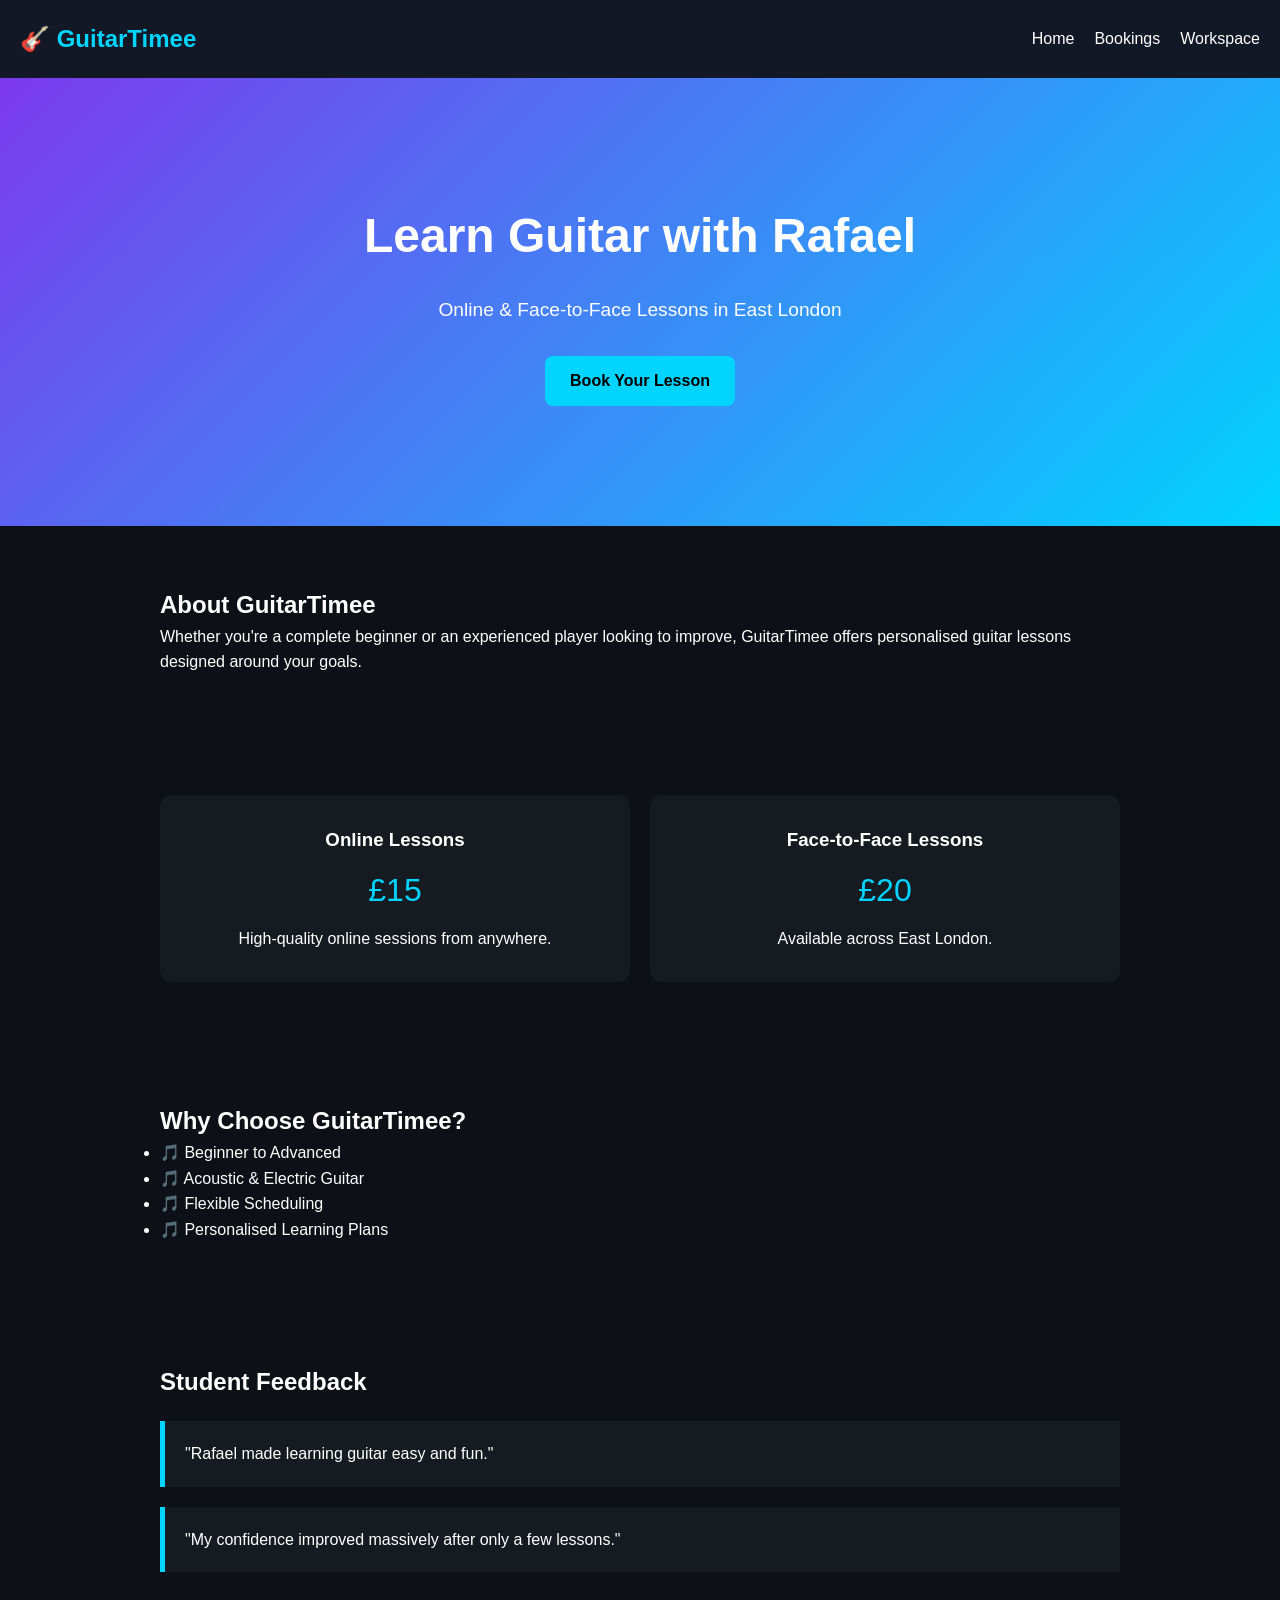
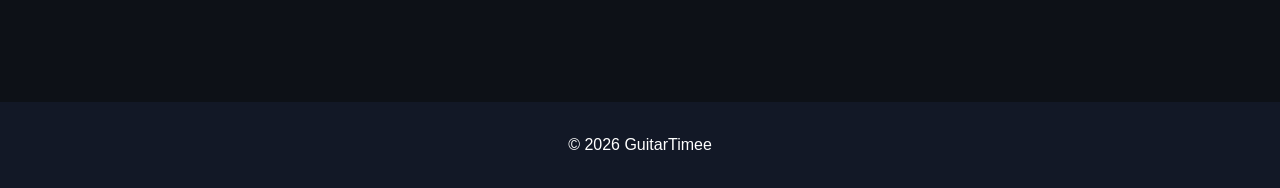
==== index.html @ a612c754 "Add files via upload" ====
<!DOCTYPE html>
<html lang="en">
<head>
<meta charset="UTF-8">
<meta name="viewport" content="width=device-width, initial-scale=1.0">
<title>GuitarTimee | Learn Guitar with Rafael</title>
<link rel="stylesheet" href="style.css">
</head>
<body>

<nav>
    <div class="logo">🎸 GuitarTimee</div>
    <ul>
        <li><a href="index.html">Home</a></li>
        <li><a href="bookings.html">Bookings</a></li>
        <li><a href="workspace.html">Workspace</a></li>
    </ul>
</nav>

<header class="hero">
    <h1>Learn Guitar with Rafael</h1>
    <p>Online & Face-to-Face Lessons in East London</p>
    <a href="bookings.html" class="btn">Book Your Lesson</a>
</header>

<section>
    <h2>About GuitarTimee</h2>
    <p>
        Whether you're a complete beginner or an experienced player looking
        to improve, GuitarTimee offers personalised guitar lessons designed
        around your goals.
    </p>
</section>

<section class="pricing">
    <div class="card">
        <h3>Online Lessons</h3>
        <p class="price">£15</p>
        <p>High-quality online sessions from anywhere.</p>
    </div>

    <div class="card">
        <h3>Face-to-Face Lessons</h3>
        <p class="price">£20</p>
        <p>Available across East London.</p>
    </div>
</section>

<section>
    <h2>Why Choose GuitarTimee?</h2>
    <ul>
        <li>🎵 Beginner to Advanced</li>
        <li>🎵 Acoustic & Electric Guitar</li>
        <li>🎵 Flexible Scheduling</li>
        <li>🎵 Personalised Learning Plans</li>
    </ul>
</section>

<section>
    <h2>Student Feedback</h2>
    <blockquote>
        "Rafael made learning guitar easy and fun."
    </blockquote>

    <blockquote>
        "My confidence improved massively after only a few lessons."
    </blockquote>
</section>

<footer>
    <p>© 2026 GuitarTimee</p>
</footer>

</body>
</html>
---- style.css ----
*{
margin:0;
padding:0;
box-sizing:border-box;
font-family:Arial,sans-serif;
}

body{
background:#0d1117;
color:white;
line-height:1.6;
}

nav{
display:flex;
justify-content:space-between;
align-items:center;
padding:20px;
background:#121826;
}

.logo{
font-size:1.5rem;
font-weight:bold;
color:#00d4ff;
}

nav ul{
display:flex;
gap:20px;
list-style:none;
}

nav a{
color:white;
text-decoration:none;
}

.hero{
text-align:center;
padding:120px 20px;
background:linear-gradient(
135deg,
#7c3aed,
#00d4ff
);
}

.hero h1{
font-size:3rem;
margin-bottom:20px;
}

.hero p{
font-size:1.2rem;
margin-bottom:30px;
}

.btn{
background:#00d4ff;
color:black;
padding:12px 25px;
border-radius:8px;
text-decoration:none;
font-weight:bold;
display:inline-block;
cursor:pointer;
border:none;
}

section{
padding:60px 20px;
max-width:1000px;
margin:auto;
}

.pricing{
display:flex;
gap:20px;
flex-wrap:wrap;
}

.card{
flex:1;
background:#161b22;
padding:30px;
border-radius:12px;
text-align:center;
}

.price{
font-size:2rem;
color:#00d4ff;
margin:10px 0;
}

blockquote{
background:#161b22;
padding:20px;
margin:20px 0;
border-left:5px solid #00d4ff;
}

.booking-page form{
display:flex;
flex-direction:column;
gap:15px;
}

input,
textarea,
select{
padding:15px;
border:none;
border-radius:8px;
font-size:1rem;
}

textarea{
height:150px;
}

.workspace-container{
padding:20px;
}

footer{
text-align:center;
padding:30px;
background:#121826;
margin-top:50px;
}

@media(max-width:768px){

.hero h1{
font-size:2rem;
}

.pricing{
flex-direction:column;
}

nav{
flex-direction:column;
gap:10px;
}

}
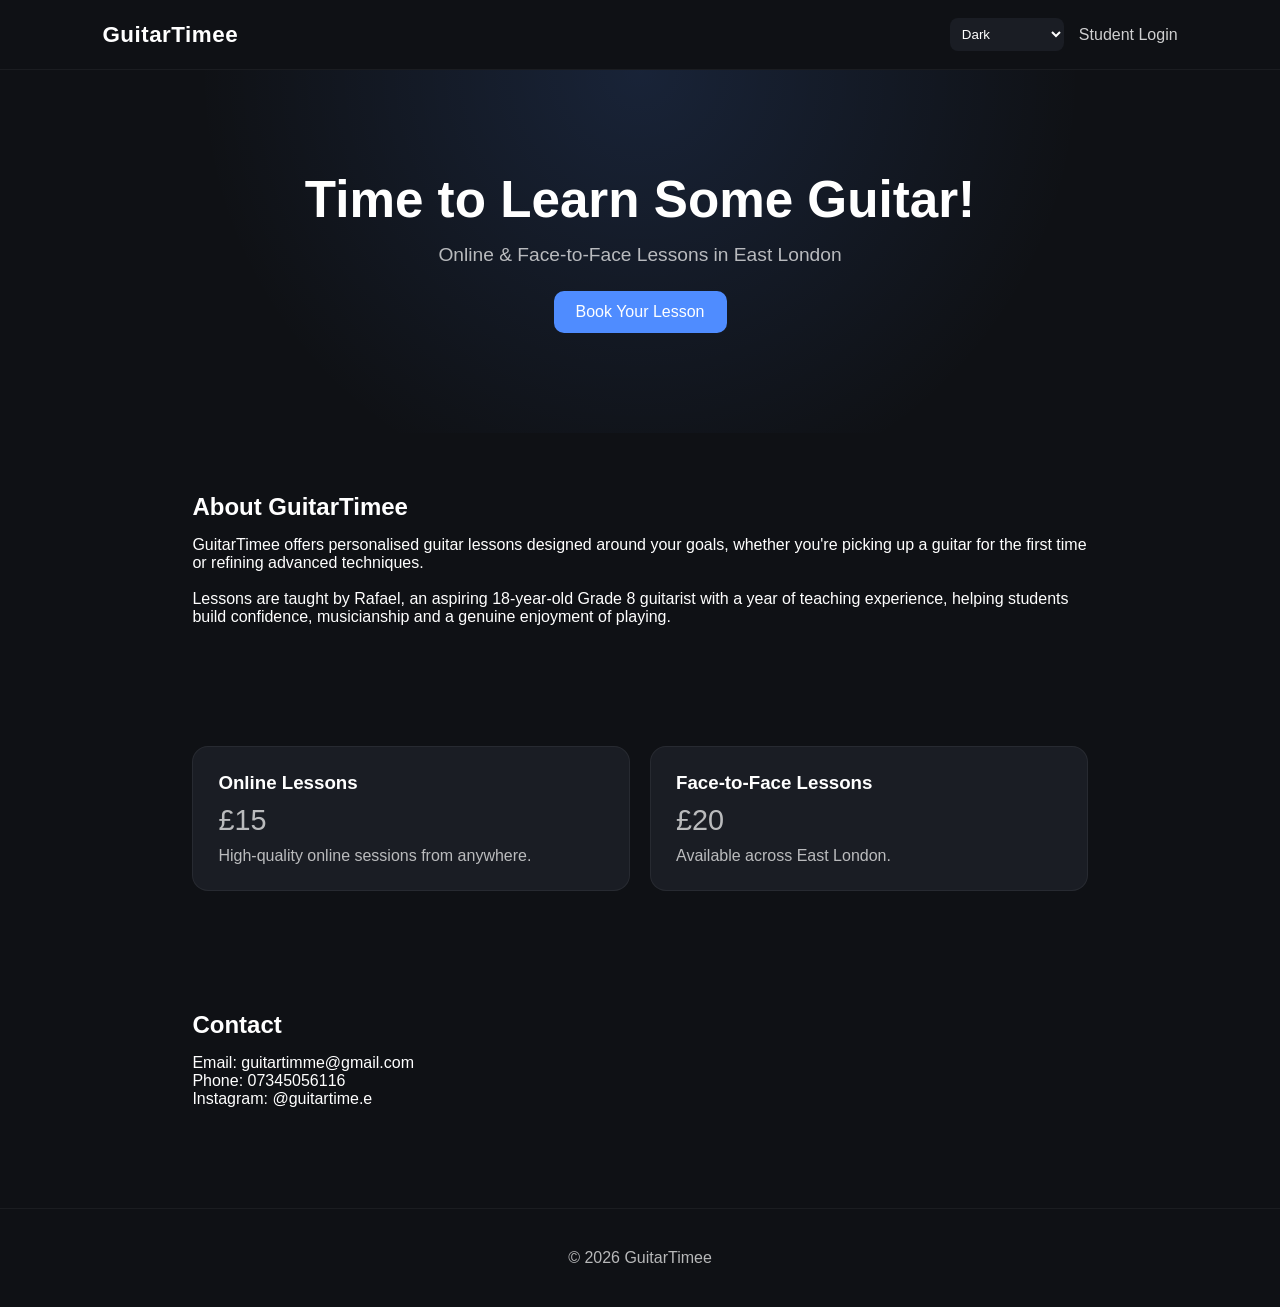
==== commit c91af2f9: "Add files via upload" ====
--- a/index.html
+++ b/index.html
@@ -1,38 +1,62 @@
 <!DOCTYPE html>
 <html lang="en">
 <head>
-<meta charset="UTF-8">
-<meta name="viewport" content="width=device-width, initial-scale=1.0">
-<title>GuitarTimee | Learn Guitar with Rafael</title>
-<link rel="stylesheet" href="style.css">
+    <meta charset="UTF-8">
+    <meta name="viewport" content="width=device-width, initial-scale=1.0">
+    <title>GuitarTimee | Time to Learn Some Guitar!</title>
+    <link rel="stylesheet" href="style.css">
 </head>
-<body>
+
+<body class="dark-theme">
 
 <nav>
-    <div class="logo">🎸 GuitarTimee</div>
-    <ul>
-        <li><a href="index.html">Home</a></li>
-        <li><a href="bookings.html">Bookings</a></li>
-        <li><a href="workspace.html">Workspace</a></li>
-    </ul>
+    <div class="logo">GuitarTimee</div>
+
+    <div class="nav-right">
+        <select id="themeSelector" onchange="setTheme(this.value)">
+            <option value="dark">Dark</option>
+            <option value="light">Light</option>
+            <option value="cool">Cool Colours</option>
+        </select>
+
+        <a href="#" class="student-login">Student Login</a>
+    </div>
 </nav>
 
 <header class="hero">
-    <h1>Learn Guitar with Rafael</h1>
-    <p>Online & Face-to-Face Lessons in East London</p>
-    <a href="bookings.html" class="btn">Book Your Lesson</a>
+    <div class="hero-content">
+        <h1>Time to Learn Some Guitar!</h1>
+
+        <p>
+            Online & Face-to-Face Lessons in East London
+        </p>
+
+        <a href="bookings.html" class="btn">
+            Book Your Lesson
+        </a>
+    </div>
 </header>
 
 <section>
     <h2>About GuitarTimee</h2>
+
     <p>
-        Whether you're a complete beginner or an experienced player looking
-        to improve, GuitarTimee offers personalised guitar lessons designed
-        around your goals.
+        GuitarTimee offers personalised guitar lessons designed around your goals,
+        whether you're picking up a guitar for the first time or refining advanced
+        techniques.
+    </p>
+
+    <br>
+
+    <p>
+        Lessons are taught by Rafael, an aspiring 18-year-old Grade 8 guitarist
+        with a year of teaching experience, helping students build confidence,
+        musicianship and a genuine enjoyment of playing.
     </p>
 </section>
 
 <section class="pricing">
+
     <div class="card">
         <h3>Online Lessons</h3>
         <p class="price">£15</p>
@@ -44,32 +68,26 @@
         <p class="price">£20</p>
         <p>Available across East London.</p>
     </div>
+
 </section>
 
 <section>
-    <h2>Why Choose GuitarTimee?</h2>
-    <ul>
-        <li>🎵 Beginner to Advanced</li>
-        <li>🎵 Acoustic & Electric Guitar</li>
-        <li>🎵 Flexible Scheduling</li>
-        <li>🎵 Personalised Learning Plans</li>
-    </ul>
-</section>
 
-<section>
-    <h2>Student Feedback</h2>
-    <blockquote>
-        "Rafael made learning guitar easy and fun."
-    </blockquote>
+    <h2>Contact</h2>
 
-    <blockquote>
-        "My confidence improved massively after only a few lessons."
-    </blockquote>
+    <p>Email: guitartimme@gmail.com</p>
+
+    <p>Phone: 07345056116</p>
+
+    <p>Instagram: @guitartime.e</p>
+
 </section>
 
 <footer>
     <p>© 2026 GuitarTimee</p>
 </footer>
 
+<script src="script.js"></script>
+
 </body>
 </html>
--- a/style.css
+++ b/style.css
@@ -1,149 +1,210 @@
-*{
-margin:0;
-padding:0;
-box-sizing:border-box;
-font-family:Arial,sans-serif;
-}
-
-body{
-background:#0d1117;
-color:white;
-line-height:1.6;
-}
-
-nav{
-display:flex;
-justify-content:space-between;
-align-items:center;
-padding:20px;
-background:#121826;
-}
-
-.logo{
-font-size:1.5rem;
-font-weight:bold;
-color:#00d4ff;
-}
-
-nav ul{
-display:flex;
-gap:20px;
-list-style:none;
-}
-
-nav a{
-color:white;
-text-decoration:none;
-}
-
-.hero{
-text-align:center;
-padding:120px 20px;
-background:linear-gradient(
-135deg,
-#7c3aed,
-#00d4ff
-);
-}
-
-.hero h1{
-font-size:3rem;
-margin-bottom:20px;
-}
-
-.hero p{
-font-size:1.2rem;
-margin-bottom:30px;
-}
-
-.btn{
-background:#00d4ff;
-color:black;
-padding:12px 25px;
-border-radius:8px;
-text-decoration:none;
-font-weight:bold;
-display:inline-block;
-cursor:pointer;
-border:none;
-}
-
-section{
-padding:60px 20px;
-max-width:1000px;
-margin:auto;
-}
-
-.pricing{
-display:flex;
-gap:20px;
-flex-wrap:wrap;
-}
-
-.card{
-flex:1;
-background:#161b22;
-padding:30px;
-border-radius:12px;
-text-align:center;
-}
-
-.price{
-font-size:2rem;
-color:#00d4ff;
-margin:10px 0;
-}
-
-blockquote{
-background:#161b22;
-padding:20px;
-margin:20px 0;
-border-left:5px solid #00d4ff;
-}
-
-.booking-page form{
-display:flex;
-flex-direction:column;
-gap:15px;
-}
-
-input,
-textarea,
-select{
-padding:15px;
-border:none;
-border-radius:8px;
-font-size:1rem;
-}
-
-textarea{
-height:150px;
-}
-
-.workspace-container{
-padding:20px;
-}
-
-footer{
-text-align:center;
-padding:30px;
-background:#121826;
-margin-top:50px;
-}
-
-@media(max-width:768px){
-
-.hero h1{
-font-size:2rem;
-}
-
-.pricing{
-flex-direction:column;
-}
-
-nav{
-flex-direction:column;
-gap:10px;
-}
-
-}
+:root {
+    --bg: #0f1115;
+    --card: #1a1d24;
+    --text: #ffffff;
+    --muted: rgba(255,255,255,0.7);
+    --accent: #4f8cff;
+}
+
+/* THEME: DARK */
+.dark-theme {
+    --bg: #0f1115;
+    --card: #1a1d24;
+    --text: #ffffff;
+    --muted: rgba(255,255,255,0.7);
+    --accent: #4f8cff;
+}
+
+/* THEME: LIGHT */
+.light-theme {
+    --bg: #f5f6f8;
+    --card: #ffffff;
+    --text: #111111;
+    --muted: rgba(0,0,0,0.6);
+    --accent: #2563eb;
+}
+
+/* THEME: COOL (purple + black + dark green) */
+.cool-theme {
+    --bg: #07070a;
+    --card: #14101f;
+    --text: #f2f2f2;
+    --muted: rgba(242,242,242,0.65);
+    --accent: #2ecc71;
+}
+
+* {
+    margin: 0;
+    padding: 0;
+    box-sizing: border-box;
+    font-family: "Segoe UI", Arial, sans-serif;
+}
+
+body {
+    background: var(--bg);
+    color: var(--text);
+    transition: 0.3s ease;
+}
+
+/* NAVIGATION */
+nav {
+    display: flex;
+    justify-content: space-between;
+    align-items: center;
+    padding: 18px 8%;
+    border-bottom: 1px solid rgba(255,255,255,0.05);
+}
+
+.logo {
+    font-size: 1.4rem;
+    font-weight: 700;
+    letter-spacing: 0.5px;
+}
+
+.nav-right {
+    display: flex;
+    align-items: center;
+    gap: 15px;
+}
+
+nav a {
+    color: var(--text);
+    text-decoration: none;
+    opacity: 0.8;
+}
+
+nav a:hover {
+    opacity: 1;
+}
+
+/* THEME SELECTOR */
+#themeSelector {
+    padding: 8px;
+    border-radius: 8px;
+    border: none;
+    background: var(--card);
+    color: var(--text);
+}
+
+/* HERO */
+.hero {
+    padding: 100px 8%;
+    text-align: center;
+    background: radial-gradient(circle at top, rgba(79,140,255,0.15), transparent 60%);
+}
+
+.hero h1 {
+    font-size: 3.2rem;
+    margin-bottom: 15px;
+}
+
+.hero p {
+    font-size: 1.2rem;
+    color: var(--muted);
+    margin-bottom: 25px;
+}
+
+/* BUTTON */
+.btn {
+    display: inline-block;
+    padding: 12px 22px;
+    background: var(--accent);
+    color: #fff;
+    border: none;
+    border-radius: 10px;
+    text-decoration: none;
+    cursor: pointer;
+    transition: 0.2s;
+}
+
+.btn:hover {
+    transform: translateY(-2px);
+    opacity: 0.9;
+}
+
+/* SECTIONS */
+section {
+    padding: 60px 8%;
+    max-width: 1100px;
+    margin: auto;
+}
+
+section h1, section h2 {
+    margin-bottom: 15px;
+}
+
+/* CARDS */
+.pricing {
+    display: flex;
+    gap: 20px;
+    flex-wrap: wrap;
+}
+
+.card {
+    flex: 1;
+    min-width: 250px;
+    background: var(--card);
+    padding: 25px;
+    border-radius: 16px;
+    border: 1px solid rgba(255,255,255,0.06);
+}
+
+.card h3 {
+    margin-bottom: 10px;
+}
+
+.card p {
+    color: var(--muted);
+}
+
+.price {
+    font-size: 1.8rem;
+    color: var(--accent);
+    margin: 10px 0;
+}
+
+/* FORM */
+form {
+    display: flex;
+    flex-direction: column;
+    gap: 12px;
+}
+
+input, textarea, select {
+    padding: 12px;
+    border-radius: 10px;
+    border: none;
+    background: var(--card);
+    color: var(--text);
+    outline: none;
+}
+
+textarea {
+    min-height: 120px;
+    resize: vertical;
+}
+
+/* FOOTER */
+footer {
+    text-align: center;
+    padding: 40px;
+    color: var(--muted);
+    border-top: 1px solid rgba(255,255,255,0.05);
+    margin-top: 40px;
+}
+
+/* RESPONSIVE */
+@media (max-width: 768px) {
+    .hero h1 {
+        font-size: 2.2rem;
+    }
+
+    nav {
+        flex-direction: column;
+        gap: 10px;
+    }
+
+    .pricing {
+        flex-direction: column;
+    }
+}
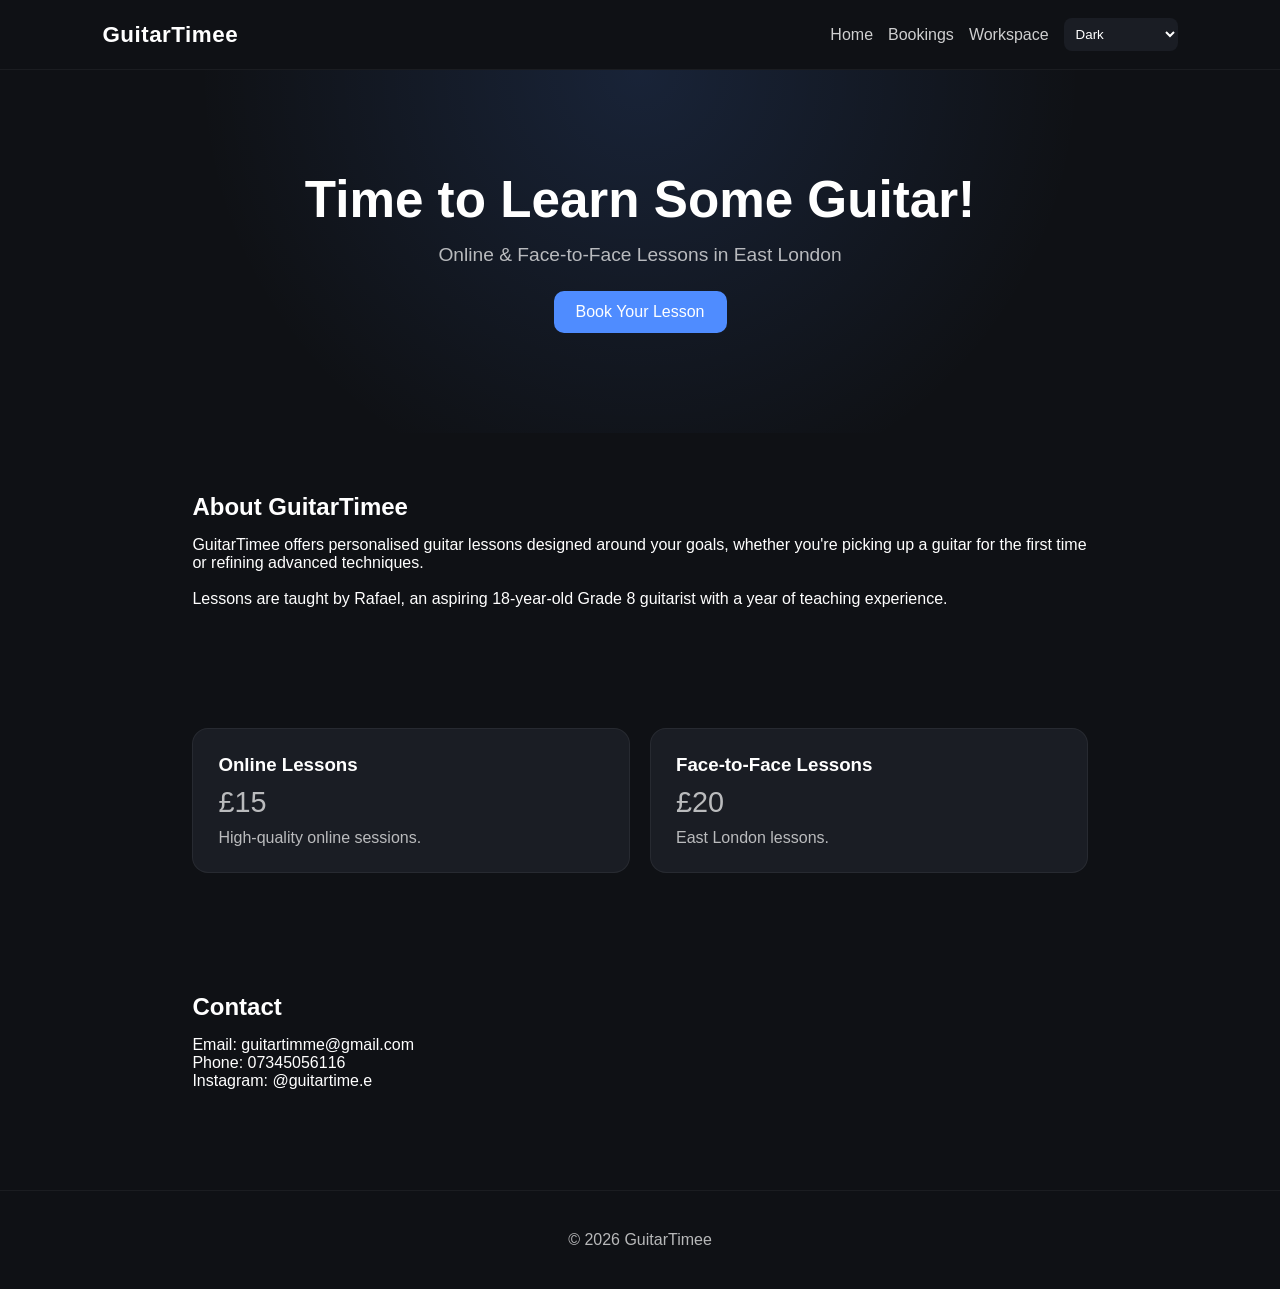
==== commit c72d9e18: "Update index.html" ====
--- a/index.html
+++ b/index.html
@@ -1,10 +1,10 @@
 <!DOCTYPE html>
 <html lang="en">
 <head>
-    <meta charset="UTF-8">
-    <meta name="viewport" content="width=device-width, initial-scale=1.0">
-    <title>GuitarTimee | Time to Learn Some Guitar!</title>
-    <link rel="stylesheet" href="style.css">
+<meta charset="UTF-8">
+<meta name="viewport" content="width=device-width, initial-scale=1.0">
+<title>GuitarTimee</title>
+<link rel="stylesheet" href="style.css">
 </head>
 
 <body class="dark-theme">
@@ -13,28 +13,24 @@
     <div class="logo">GuitarTimee</div>
 
     <div class="nav-right">
+
+        <a href="index.html">Home</a>
+        <a href="bookings.html">Bookings</a>
+        <a href="workspace.html">Workspace</a>
+
         <select id="themeSelector" onchange="setTheme(this.value)">
             <option value="dark">Dark</option>
             <option value="light">Light</option>
             <option value="cool">Cool Colours</option>
         </select>
 
-        <a href="#" class="student-login">Student Login</a>
     </div>
 </nav>
 
 <header class="hero">
-    <div class="hero-content">
-        <h1>Time to Learn Some Guitar!</h1>
-
-        <p>
-            Online & Face-to-Face Lessons in East London
-        </p>
-
-        <a href="bookings.html" class="btn">
-            Book Your Lesson
-        </a>
-    </div>
+    <h1>Time to Learn Some Guitar!</h1>
+    <p>Online & Face-to-Face Lessons in East London</p>
+    <a class="btn" href="bookings.html">Book Your Lesson</a>
 </header>
 
 <section>
@@ -42,16 +38,14 @@
 
     <p>
         GuitarTimee offers personalised guitar lessons designed around your goals,
-        whether you're picking up a guitar for the first time or refining advanced
-        techniques.
+        whether you're picking up a guitar for the first time or refining advanced techniques.
     </p>
 
     <br>
 
     <p>
         Lessons are taught by Rafael, an aspiring 18-year-old Grade 8 guitarist
-        with a year of teaching experience, helping students build confidence,
-        musicianship and a genuine enjoyment of playing.
+        with a year of teaching experience.
     </p>
 </section>
 
@@ -60,27 +54,23 @@
     <div class="card">
         <h3>Online Lessons</h3>
         <p class="price">£15</p>
-        <p>High-quality online sessions from anywhere.</p>
+        <p>High-quality online sessions.</p>
     </div>
 
     <div class="card">
         <h3>Face-to-Face Lessons</h3>
         <p class="price">£20</p>
-        <p>Available across East London.</p>
+        <p>East London lessons.</p>
     </div>
 
 </section>
 
 <section>
-
     <h2>Contact</h2>
 
     <p>Email: guitartimme@gmail.com</p>
-
     <p>Phone: 07345056116</p>
-
     <p>Instagram: @guitartime.e</p>
-
 </section>
 
 <footer>
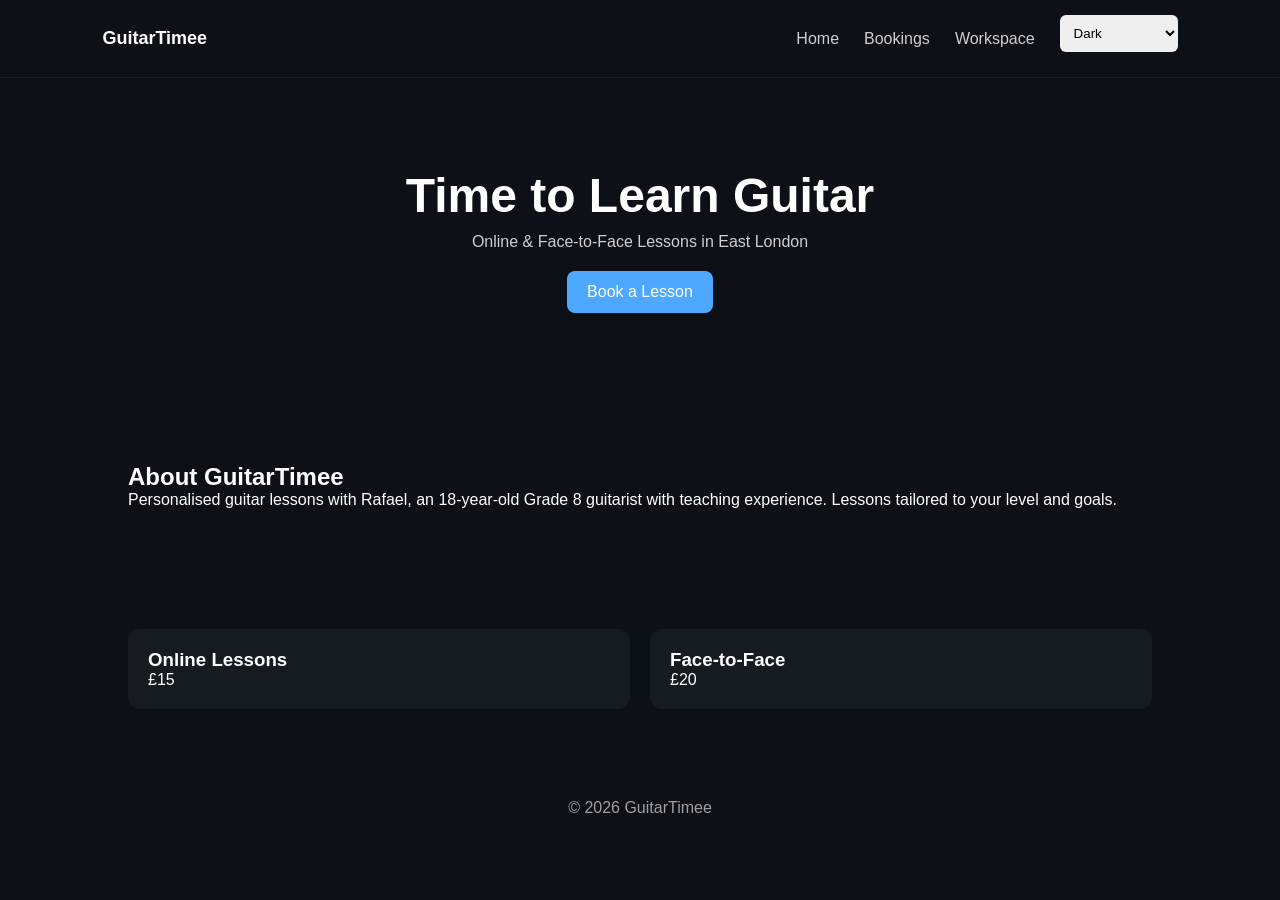
==== commit 22a76643: "Update index.html" ====
--- a/index.html
+++ b/index.html
@@ -7,77 +7,56 @@
 <link rel="stylesheet" href="style.css">
 </head>
 
-<body class="dark-theme">
+<body class="dark">
 
 <nav>
-    <div class="logo">GuitarTimee</div>
+<div class="logo">GuitarTimee</div>
 
-    <div class="nav-right">
+<div class="nav-right">
+<a href="index.html">Home</a>
+<a href="bookings.html">Bookings</a>
+<a href="workspace.html">Workspace</a>
 
-        <a href="index.html">Home</a>
-        <a href="bookings.html">Bookings</a>
-        <a href="workspace.html">Workspace</a>
-
-        <select id="themeSelector" onchange="setTheme(this.value)">
-            <option value="dark">Dark</option>
-            <option value="light">Light</option>
-            <option value="cool">Cool Colours</option>
-        </select>
-
-    </div>
+<select id="themeSelector" onchange="setTheme(this.value)">
+<option value="dark">Dark</option>
+<option value="light">Light</option>
+<option value="cool">Cool Colours</option>
+</select>
+</div>
 </nav>
 
 <header class="hero">
-    <h1>Time to Learn Some Guitar!</h1>
-    <p>Online & Face-to-Face Lessons in East London</p>
-    <a class="btn" href="bookings.html">Book Your Lesson</a>
+<h1>Time to Learn Guitar</h1>
+<p>Online & Face-to-Face Lessons in East London</p>
+<a class="btn" href="bookings.html">Book a Lesson</a>
 </header>
 
 <section>
-    <h2>About GuitarTimee</h2>
-
-    <p>
-        GuitarTimee offers personalised guitar lessons designed around your goals,
-        whether you're picking up a guitar for the first time or refining advanced techniques.
-    </p>
-
-    <br>
-
-    <p>
-        Lessons are taught by Rafael, an aspiring 18-year-old Grade 8 guitarist
-        with a year of teaching experience.
-    </p>
+<h2>About GuitarTimee</h2>
+<p>
+Personalised guitar lessons with Rafael, an 18-year-old Grade 8 guitarist
+with teaching experience. Lessons tailored to your level and goals.
+</p>
 </section>
 
 <section class="pricing">
 
-    <div class="card">
-        <h3>Online Lessons</h3>
-        <p class="price">£15</p>
-        <p>High-quality online sessions.</p>
-    </div>
+<div class="card">
+<h3>Online Lessons</h3>
+<p>£15</p>
+</div>
 
-    <div class="card">
-        <h3>Face-to-Face Lessons</h3>
-        <p class="price">£20</p>
-        <p>East London lessons.</p>
-    </div>
+<div class="card">
+<h3>Face-to-Face</h3>
+<p>£20</p>
+</div>
 
 </section>
 
-<section>
-    <h2>Contact</h2>
-
-    <p>Email: guitartimme@gmail.com</p>
-    <p>Phone: 07345056116</p>
-    <p>Instagram: @guitartime.e</p>
-</section>
-
 <footer>
-    <p>© 2026 GuitarTimee</p>
+<p>© 2026 GuitarTimee</p>
 </footer>
 
 <script src="script.js"></script>
-
 </body>
 </html>
--- a/style.css
+++ b/style.css
@@ -1,210 +1,125 @@
-:root {
-    --bg: #0f1115;
-    --card: #1a1d24;
-    --text: #ffffff;
-    --muted: rgba(255,255,255,0.7);
-    --accent: #4f8cff;
-}
-
-/* THEME: DARK */
-.dark-theme {
-    --bg: #0f1115;
-    --card: #1a1d24;
-    --text: #ffffff;
-    --muted: rgba(255,255,255,0.7);
-    --accent: #4f8cff;
-}
-
-/* THEME: LIGHT */
-.light-theme {
-    --bg: #f5f6f8;
-    --card: #ffffff;
-    --text: #111111;
-    --muted: rgba(0,0,0,0.6);
-    --accent: #2563eb;
-}
-
-/* THEME: COOL (purple + black + dark green) */
-.cool-theme {
-    --bg: #07070a;
-    --card: #14101f;
-    --text: #f2f2f2;
-    --muted: rgba(242,242,242,0.65);
-    --accent: #2ecc71;
-}
-
 * {
     margin: 0;
     padding: 0;
     box-sizing: border-box;
-    font-family: "Segoe UI", Arial, sans-serif;
+    font-family: Arial, sans-serif;
+}
+
+body.dark {
+    --bg:#0d1117;
+    --card:#161b22;
+    --text:#ffffff;
+    --accent:#4ea8ff;
+}
+
+body.light {
+    --bg:#f5f6f8;
+    --card:#ffffff;
+    --text:#111;
+    --accent:#2563eb;
+}
+
+body.cool {
+    --bg:#050505;
+    --card:#111;
+    --text:#ffffff;
+    --accent:#00ff88;
 }
 
 body {
     background: var(--bg);
     color: var(--text);
-    transition: 0.3s ease;
 }
 
-/* NAVIGATION */
+/* NAV */
 nav {
-    display: flex;
-    justify-content: space-between;
-    align-items: center;
-    padding: 18px 8%;
-    border-bottom: 1px solid rgba(255,255,255,0.05);
+    display:flex;
+    justify-content:space-between;
+    padding:15px 8%;
+    align-items:center;
+    border-bottom:1px solid rgba(255,255,255,0.05);
 }
 
 .logo {
-    font-size: 1.4rem;
-    font-weight: 700;
-    letter-spacing: 0.5px;
+    font-weight:bold;
+    font-size:18px;
+}
+
+nav a {
+    margin-right:15px;
+    text-decoration:none;
+    color:var(--text);
+    opacity:0.8;
+}
+
+nav a:hover {
+    opacity:1;
 }
 
 .nav-right {
-    display: flex;
-    align-items: center;
-    gap: 15px;
-}
-
-nav a {
-    color: var(--text);
-    text-decoration: none;
-    opacity: 0.8;
-}
-
-nav a:hover {
-    opacity: 1;
-}
-
-/* THEME SELECTOR */
-#themeSelector {
-    padding: 8px;
-    border-radius: 8px;
-    border: none;
-    background: var(--card);
-    color: var(--text);
+    display:flex;
+    align-items:center;
+    gap:10px;
 }
 
 /* HERO */
 .hero {
-    padding: 100px 8%;
-    text-align: center;
-    background: radial-gradient(circle at top, rgba(79,140,255,0.15), transparent 60%);
+    text-align:center;
+    padding:90px 20px;
 }
 
 .hero h1 {
-    font-size: 3.2rem;
-    margin-bottom: 15px;
+    font-size:3rem;
+    margin-bottom:10px;
 }
 
 .hero p {
-    font-size: 1.2rem;
-    color: var(--muted);
-    margin-bottom: 25px;
+    opacity:0.8;
+    margin-bottom:20px;
 }
 
 /* BUTTON */
 .btn {
-    display: inline-block;
-    padding: 12px 22px;
-    background: var(--accent);
-    color: #fff;
-    border: none;
-    border-radius: 10px;
-    text-decoration: none;
-    cursor: pointer;
-    transition: 0.2s;
-}
-
-.btn:hover {
-    transform: translateY(-2px);
-    opacity: 0.9;
+    display:inline-block;
+    padding:12px 20px;
+    background:var(--accent);
+    color:#fff;
+    border-radius:8px;
+    text-decoration:none;
 }
 
 /* SECTIONS */
 section {
-    padding: 60px 8%;
-    max-width: 1100px;
-    margin: auto;
-}
-
-section h1, section h2 {
-    margin-bottom: 15px;
+    padding:60px 10%;
 }
 
 /* CARDS */
 .pricing {
-    display: flex;
-    gap: 20px;
-    flex-wrap: wrap;
+    display:flex;
+    gap:20px;
+    flex-wrap:wrap;
 }
 
 .card {
-    flex: 1;
-    min-width: 250px;
-    background: var(--card);
-    padding: 25px;
-    border-radius: 16px;
-    border: 1px solid rgba(255,255,255,0.06);
-}
-
-.card h3 {
-    margin-bottom: 10px;
-}
-
-.card p {
-    color: var(--muted);
-}
-
-.price {
-    font-size: 1.8rem;
-    color: var(--accent);
-    margin: 10px 0;
+    flex:1;
+    min-width:220px;
+    background:var(--card);
+    padding:20px;
+    border-radius:12px;
 }
 
 /* FORM */
-form {
-    display: flex;
-    flex-direction: column;
-    gap: 12px;
-}
-
 input, textarea, select {
-    padding: 12px;
-    border-radius: 10px;
-    border: none;
-    background: var(--card);
-    color: var(--text);
-    outline: none;
-}
-
-textarea {
-    min-height: 120px;
-    resize: vertical;
+    width:100%;
+    margin-bottom:10px;
+    padding:10px;
+    border-radius:6px;
+    border:none;
 }
 
 /* FOOTER */
 footer {
-    text-align: center;
-    padding: 40px;
-    color: var(--muted);
-    border-top: 1px solid rgba(255,255,255,0.05);
-    margin-top: 40px;
+    text-align:center;
+    padding:30px;
+    opacity:0.6;
 }
-
-/* RESPONSIVE */
-@media (max-width: 768px) {
-    .hero h1 {
-        font-size: 2.2rem;
-    }
-
-    nav {
-        flex-direction: column;
-        gap: 10px;
-    }
-
-    .pricing {
-        flex-direction: column;
-    }
-}
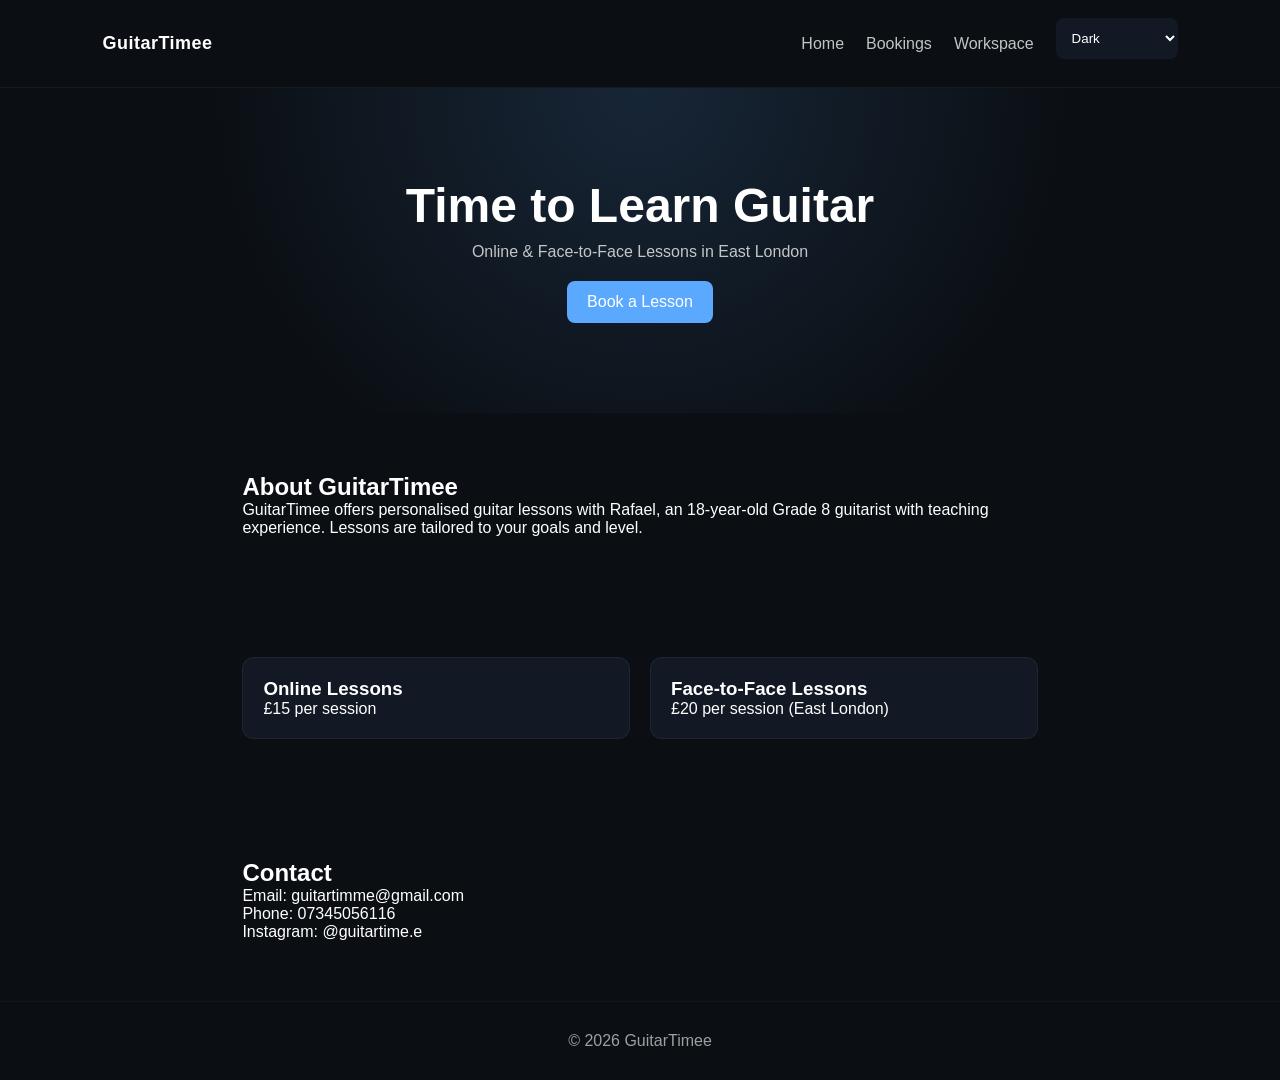
==== commit 59f0c54c: "Update index.html" ====
--- a/index.html
+++ b/index.html
@@ -10,51 +10,58 @@
 <body class="dark">
 
 <nav>
-<div class="logo">GuitarTimee</div>
+    <div class="logo">GuitarTimee</div>
 
-<div class="nav-right">
-<a href="index.html">Home</a>
-<a href="bookings.html">Bookings</a>
-<a href="workspace.html">Workspace</a>
+    <div class="nav-right">
+        <a href="index.html">Home</a>
+        <a href="bookings.html">Bookings</a>
+        <a href="workspace.html">Workspace</a>
 
-<select id="themeSelector" onchange="setTheme(this.value)">
-<option value="dark">Dark</option>
-<option value="light">Light</option>
-<option value="cool">Cool Colours</option>
-</select>
-</div>
+        <select id="themeSelector" onchange="setTheme(this.value)">
+            <option value="dark">Dark</option>
+            <option value="light">Light</option>
+            <option value="cool">Cool Colours</option>
+        </select>
+    </div>
 </nav>
 
 <header class="hero">
-<h1>Time to Learn Guitar</h1>
-<p>Online & Face-to-Face Lessons in East London</p>
-<a class="btn" href="bookings.html">Book a Lesson</a>
+    <h1>Time to Learn Guitar</h1>
+    <p>Online & Face-to-Face Lessons in East London</p>
+    <a class="btn" href="bookings.html">Book a Lesson</a>
 </header>
 
 <section>
-<h2>About GuitarTimee</h2>
-<p>
-Personalised guitar lessons with Rafael, an 18-year-old Grade 8 guitarist
-with teaching experience. Lessons tailored to your level and goals.
-</p>
+    <h2>About GuitarTimee</h2>
+    <p>
+        GuitarTimee offers personalised guitar lessons with Rafael, an 18-year-old Grade 8 guitarist
+        with teaching experience. Lessons are tailored to your goals and level.
+    </p>
 </section>
 
 <section class="pricing">
 
-<div class="card">
-<h3>Online Lessons</h3>
-<p>£15</p>
-</div>
+    <div class="card">
+        <h3>Online Lessons</h3>
+        <p>£15 per session</p>
+    </div>
 
-<div class="card">
-<h3>Face-to-Face</h3>
-<p>£20</p>
-</div>
+    <div class="card">
+        <h3>Face-to-Face Lessons</h3>
+        <p>£20 per session (East London)</p>
+    </div>
 
 </section>
 
+<section>
+    <h2>Contact</h2>
+    <p>Email: guitartimme@gmail.com</p>
+    <p>Phone: 07345056116</p>
+    <p>Instagram: @guitartime.e</p>
+</section>
+
 <footer>
-<p>© 2026 GuitarTimee</p>
+    <p>© 2026 GuitarTimee</p>
 </footer>
 
 <script src="script.js"></script>
--- a/style.css
+++ b/style.css
@@ -1,15 +1,16 @@
-* {
-    margin: 0;
-    padding: 0;
-    box-sizing: border-box;
-    font-family: Arial, sans-serif;
+:root {
+    --bg:#0b0f14;
+    --card:#121824;
+    --text:#ffffff;
+    --muted:rgba(255,255,255,0.7);
+    --accent:#5aa9ff;
 }
 
 body.dark {
-    --bg:#0d1117;
-    --card:#161b22;
+    --bg:#0b0f14;
+    --card:#121824;
     --text:#ffffff;
-    --accent:#4ea8ff;
+    --accent:#5aa9ff;
 }
 
 body.light {
@@ -20,36 +21,45 @@
 }
 
 body.cool {
-    --bg:#050505;
-    --card:#111;
+    --bg:#050507;
+    --card:#12101a;
     --text:#ffffff;
-    --accent:#00ff88;
+    --accent:#00e676;
+}
+
+* {
+    margin:0;
+    padding:0;
+    box-sizing:border-box;
+    font-family: Arial, sans-serif;
 }
 
 body {
-    background: var(--bg);
-    color: var(--text);
+    background:var(--bg);
+    color:var(--text);
+    transition:0.3s ease;
 }
 
 /* NAV */
 nav {
     display:flex;
     justify-content:space-between;
-    padding:15px 8%;
     align-items:center;
+    padding:18px 8%;
     border-bottom:1px solid rgba(255,255,255,0.05);
 }
 
 .logo {
-    font-weight:bold;
+    font-weight:700;
     font-size:18px;
+    letter-spacing:0.5px;
 }
 
 nav a {
-    margin-right:15px;
+    color:var(--text);
     text-decoration:none;
-    color:var(--text);
-    opacity:0.8;
+    margin-right:12px;
+    opacity:0.75;
 }
 
 nav a:hover {
@@ -66,6 +76,7 @@
 .hero {
     text-align:center;
     padding:90px 20px;
+    background: radial-gradient(circle at top, rgba(90,169,255,0.15), transparent 60%);
 }
 
 .hero h1 {
@@ -74,23 +85,25 @@
 }
 
 .hero p {
-    opacity:0.8;
+    opacity:0.75;
     margin-bottom:20px;
 }
 
 /* BUTTON */
 .btn {
-    display:inline-block;
+    background:var(--accent);
+    color:white;
     padding:12px 20px;
-    background:var(--accent);
-    color:#fff;
     border-radius:8px;
     text-decoration:none;
+    display:inline-block;
 }
 
 /* SECTIONS */
 section {
-    padding:60px 10%;
+    padding:60px 8%;
+    max-width:1000px;
+    margin:auto;
 }
 
 /* CARDS */
@@ -106,15 +119,18 @@
     background:var(--card);
     padding:20px;
     border-radius:12px;
+    border:1px solid rgba(255,255,255,0.06);
 }
 
 /* FORM */
 input, textarea, select {
     width:100%;
+    padding:12px;
     margin-bottom:10px;
-    padding:10px;
-    border-radius:6px;
+    border-radius:8px;
     border:none;
+    background:var(--card);
+    color:var(--text);
 }
 
 /* FOOTER */
@@ -122,4 +138,5 @@
     text-align:center;
     padding:30px;
     opacity:0.6;
+    border-top:1px solid rgba(255,255,255,0.05);
 }
